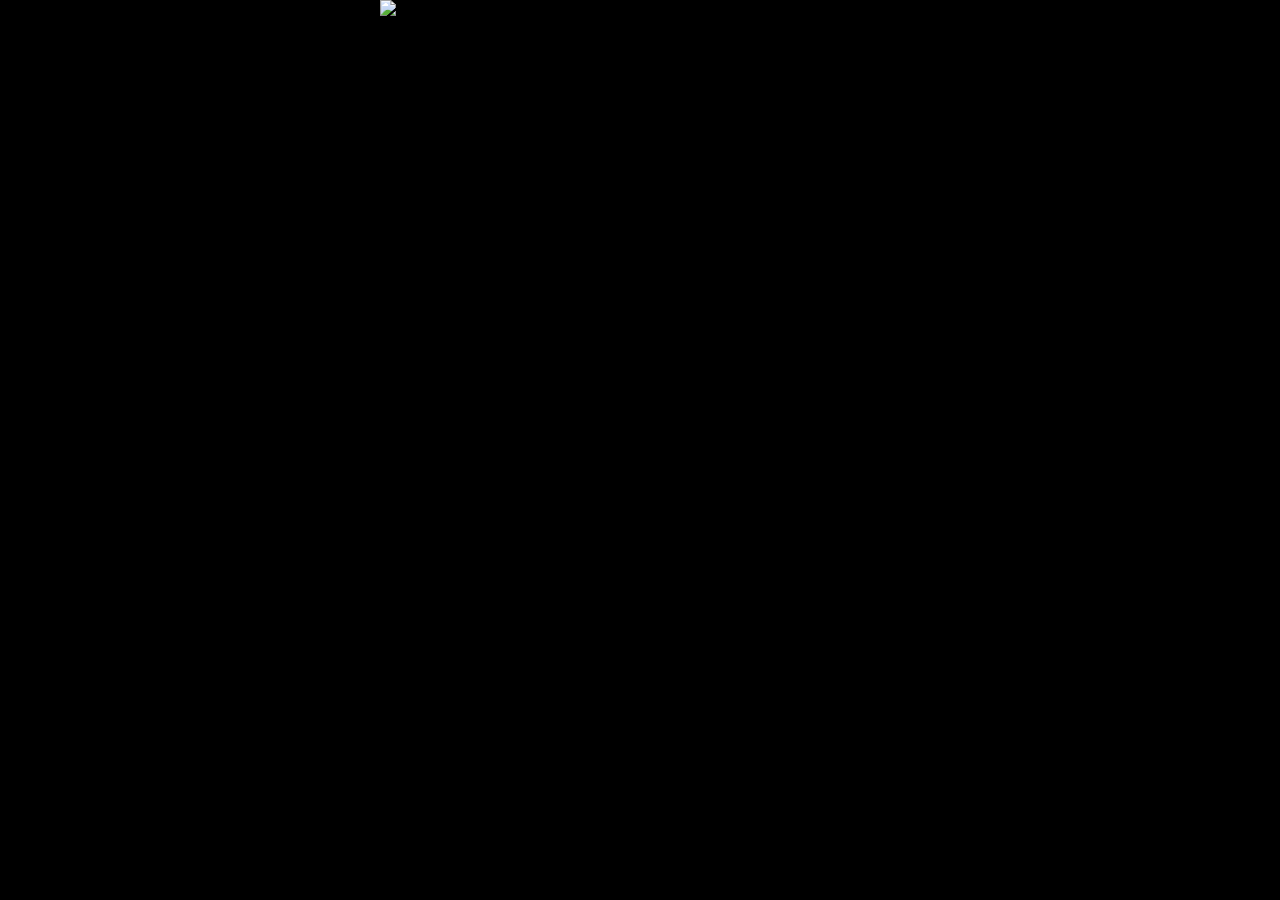
==== index.html @ 8f2ba1bd "Update index.html" ====
<!DOCTYPE html>
<html lang="en">
<head>
<meta charset="UTF-8" />
<meta name="viewport" content="width=device-width, initial-scale=1.0, viewport-fit=cover" />
<title>F.R.I.E.N.D. Home</title>

<style>
  html, body {
    margin: 0;
    padding: 0;
    background: #000;
  }

  .app {
    position: relative;
    width: min(100vw, 520px);
    margin: 0 auto;
  }

  .app img {
    width: 100%;
    height: auto;
    display: block;
  }

  .btn {
    position: absolute;
    display: block;
    background: transparent;
    border: 0;
    text-decoration: none;
  }

  .notifications { left: 73%; top: 8%; width: 8%; height: 5%; }
  .profile { left: 81%; top: 8%; width: 8%; height: 5%; }

  .production-alert { left: 38%; top: 25%; width: 46%; height: 4.5%; }
  .maximo-alert { left: 38%; top: 29.8%; width: 46%; height: 4.5%; }
  .temperature-alert { left: 38%; top: 34.8%; width: 46%; height: 5.8%; }

  .console { left: 12%; top: 42%; width: 72%; height: 4.5%; }

  .store-scorecard-top { left: 11%; top: 48.5%; width: 25%; height: 8%; }
  .alerts { left: 37%; top: 48.5%; width: 25%; height: 8%; }
  .maximo { left: 63%; top: 48.5%; width: 25%; height: 8%; }

  .temperature { left: 11%; top: 58.5%; width: 25%; height: 8%; }
  .sales { left: 37%; top: 58.5%; width: 25%; height: 8%; }
  .labor { left: 63%; top: 58.5%; width: 25%; height: 8%; }

  .production { left: 12%; top: 72.5%; width: 14%; height: 6%; }
  .temperature-module { left: 27%; top: 72.5%; width: 14%; height: 6%; }
  .inventory { left: 42%; top: 72.5%; width: 14%; height: 6%; }
  .ordering { left: 57%; top: 72.5%; width: 14%; height: 6%; }
  .fresh-start { left: 72%; top: 72.5%; width: 14%; height: 6%; }

  .safety { left: 12%; top: 80.5%; width: 14%; height: 6%; }
  .labor-module { left: 27%; top: 80.5%; width: 14%; height: 6%; }
  .sales-module { left: 42%; top: 80.5%; width: 14%; height: 6%; }
  .shrink { left: 57%; top: 80.5%; width: 14%; height: 6%; }
  .food-safety { left: 72%; top: 80.5%; width: 14%; height: 6%; }

  .ai { left: 10%; top: 88.8%; width: 16%; height: 7%; }
  .bottom-alerts { left: 26%; top: 88.8%; width: 20%; height: 7%; }
  .bottom-composite { left: 44%; top: 88.8%; width: 22%; height: 7%; }
  .bottom-maximo { left: 67%; top: 88.8%; width: 20%; height: 7%; }
</style>
</head>

<body>
  <main class="app">
    <img src="final-home-screen.png" alt="F.R.I.E.N.D. Home Screen">

    <a class="btn notifications" href="alerts.html"></a>
    <a class="btn profile" href="profile.html"></a>

    <a class="btn production-alert" href="production.html"></a>
    <a class="btn maximo-alert" href="maximo.html"></a>
    <a class="btn temperature-alert" href="temperature.html"></a>

    <a class="btn console" href="store-composite.html"></a>

    <a class="btn store-scorecard-top" href="store-composite.html"></a>
    <a class="btn alerts" href="alerts.html"></a>
    <a class="btn maximo" href="maximo.html"></a>

    <a class="btn temperature" href="temperature.html"></a>
    <a class="btn sales" href="sales.html"></a>
    <a class="btn labor" href="labor.html"></a>

    <a class="btn production" href="production.html"></a>
    <a class="btn temperature-module" href="temperature.html"></a>
    <a class="btn inventory" href="inventory.html"></a>
    <a class="btn ordering" href="ordering.html"></a>
    <a class="btn fresh-start" href="fresh-start.html"></a>

    <a class="btn safety" href="safety.html"></a>
    <a class="btn labor-module" href="labor.html"></a>
    <a class="btn sales-module" href="sales.html"></a>
    <a class="btn shrink" href="shrink.html"></a>
    <a class="btn food-safety" href="food-safety.html"></a>

    <a class="btn ai" href="index.html"></a>
    <a class="btn bottom-alerts" href="alerts.html"></a>
    <a class="btn bottom-composite" href="store-composite.html"></a>
    <a class="btn bottom-maximo" href="maximo.html"></a>
  </main>
</body>
</html>
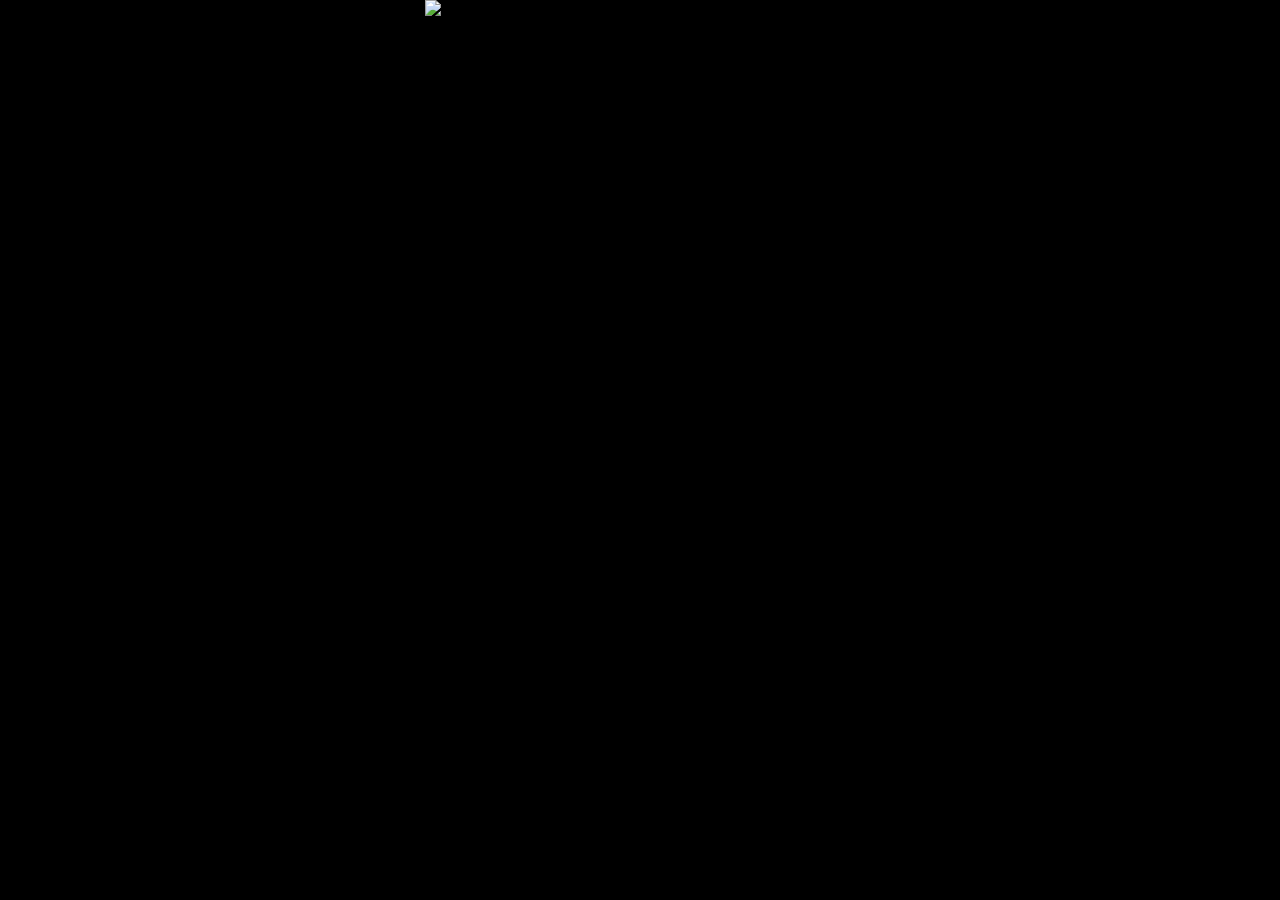
==== commit ca2f786e: "Update index.html" ====
--- a/index.html
+++ b/index.html
@@ -4,107 +4,88 @@
 <meta charset="UTF-8" />
 <meta name="viewport" content="width=device-width, initial-scale=1.0, viewport-fit=cover" />
 <title>F.R.I.E.N.D. Home</title>
+<style>
+html,body{margin:0;padding:0;background:#000}
+.app{position:relative;width:min(100vw,430px);margin:0 auto}
+.app img{width:100%;height:auto;display:block}
+.btn{position:absolute;display:block;background:transparent}
 
-<style>
-  html, body {
-    margin: 0;
-    padding: 0;
-    background: #000;
-  }
+/* top */
+.notifications{left:78%;top:2%;width:9%;height:6%}
+.profile{left:88%;top:2%;width:9%;height:6%}
 
-  .app {
-    position: relative;
-    width: min(100vw, 520px);
-    margin: 0 auto;
-  }
+/* hero */
+.production-alert{left:37%;top:18%;width:59%;height:5%}
+.maximo-alert{left:37%;top:23.5%;width:59%;height:5%}
+.temperature-alert{left:37%;top:29%;width:59%;height:7%}
+.console{left:4%;top:38%;width:92%;height:6%}
 
-  .app img {
-    width: 100%;
-    height: auto;
-    display: block;
-  }
+/* metric cards */
+.store-scorecard-top{left:2%;top:47%;width:31%;height:12%}
+.alerts{left:34.5%;top:47%;width:31%;height:12%}
+.maximo{left:67%;top:47%;width:31%;height:12%}
 
-  .btn {
-    position: absolute;
-    display: block;
-    background: transparent;
-    border: 0;
-    text-decoration: none;
-  }
+.temperature{left:2%;top:61%;width:31%;height:12%}
+.sales{left:34.5%;top:61%;width:31%;height:12%}
+.labor{left:67%;top:61%;width:31%;height:12%}
 
-  .notifications { left: 73%; top: 8%; width: 8%; height: 5%; }
-  .profile { left: 81%; top: 8%; width: 8%; height: 5%; }
+/* modules */
+.production{left:3%;top:77%;width:18%;height:7%}
+.temperature-module{left:22%;top:77%;width:18%;height:7%}
+.inventory{left:41%;top:77%;width:18%;height:7%}
+.ordering{left:60%;top:77%;width:18%;height:7%}
+.fresh-start{left:79%;top:77%;width:18%;height:7%}
 
-  .production-alert { left: 38%; top: 25%; width: 46%; height: 4.5%; }
-  .maximo-alert { left: 38%; top: 29.8%; width: 46%; height: 4.5%; }
-  .temperature-alert { left: 38%; top: 34.8%; width: 46%; height: 5.8%; }
+.safety{left:3%;top:85%;width:18%;height:7%}
+.labor-module{left:22%;top:85%;width:18%;height:7%}
+.sales-module{left:41%;top:85%;width:18%;height:7%}
+.shrink{left:60%;top:85%;width:18%;height:7%}
+.food-safety{left:79%;top:85%;width:18%;height:7%}
 
-  .console { left: 12%; top: 42%; width: 72%; height: 4.5%; }
-
-  .store-scorecard-top { left: 11%; top: 48.5%; width: 25%; height: 8%; }
-  .alerts { left: 37%; top: 48.5%; width: 25%; height: 8%; }
-  .maximo { left: 63%; top: 48.5%; width: 25%; height: 8%; }
-
-  .temperature { left: 11%; top: 58.5%; width: 25%; height: 8%; }
-  .sales { left: 37%; top: 58.5%; width: 25%; height: 8%; }
-  .labor { left: 63%; top: 58.5%; width: 25%; height: 8%; }
-
-  .production { left: 12%; top: 72.5%; width: 14%; height: 6%; }
-  .temperature-module { left: 27%; top: 72.5%; width: 14%; height: 6%; }
-  .inventory { left: 42%; top: 72.5%; width: 14%; height: 6%; }
-  .ordering { left: 57%; top: 72.5%; width: 14%; height: 6%; }
-  .fresh-start { left: 72%; top: 72.5%; width: 14%; height: 6%; }
-
-  .safety { left: 12%; top: 80.5%; width: 14%; height: 6%; }
-  .labor-module { left: 27%; top: 80.5%; width: 14%; height: 6%; }
-  .sales-module { left: 42%; top: 80.5%; width: 14%; height: 6%; }
-  .shrink { left: 57%; top: 80.5%; width: 14%; height: 6%; }
-  .food-safety { left: 72%; top: 80.5%; width: 14%; height: 6%; }
-
-  .ai { left: 10%; top: 88.8%; width: 16%; height: 7%; }
-  .bottom-alerts { left: 26%; top: 88.8%; width: 20%; height: 7%; }
-  .bottom-composite { left: 44%; top: 88.8%; width: 22%; height: 7%; }
-  .bottom-maximo { left: 67%; top: 88.8%; width: 20%; height: 7%; }
+/* bottom nav */
+.ai{left:0%;top:92%;width:25%;height:8%}
+.bottom-alerts{left:25%;top:92%;width:25%;height:8%}
+.bottom-composite{left:50%;top:92%;width:25%;height:8%}
+.bottom-maximo{left:75%;top:92%;width:25%;height:8%}
 </style>
 </head>
 
 <body>
-  <main class="app">
-    <img src="final-home-screen.png" alt="F.R.I.E.N.D. Home Screen">
+<main class="app">
+  <img src="main%20screen.png" alt="F.R.I.E.N.D. Home Screen">
 
-    <a class="btn notifications" href="alerts.html"></a>
-    <a class="btn profile" href="profile.html"></a>
+  <a class="btn notifications" href="alerts.html"></a>
+  <a class="btn profile" href="profile.html"></a>
 
-    <a class="btn production-alert" href="production.html"></a>
-    <a class="btn maximo-alert" href="maximo.html"></a>
-    <a class="btn temperature-alert" href="temperature.html"></a>
+  <a class="btn production-alert" href="production.html"></a>
+  <a class="btn maximo-alert" href="maximo.html"></a>
+  <a class="btn temperature-alert" href="temperature.html"></a>
+  <a class="btn console" href="store-composite.html"></a>
 
-    <a class="btn console" href="store-composite.html"></a>
+  <a class="btn store-scorecard-top" href="store-composite.html"></a>
+  <a class="btn alerts" href="alerts.html"></a>
+  <a class="btn maximo" href="maximo.html"></a>
 
-    <a class="btn store-scorecard-top" href="store-composite.html"></a>
-    <a class="btn alerts" href="alerts.html"></a>
-    <a class="btn maximo" href="maximo.html"></a>
+  <a class="btn temperature" href="temperature.html"></a>
+  <a class="btn sales" href="sales.html"></a>
+  <a class="btn labor" href="labor.html"></a>
 
-    <a class="btn temperature" href="temperature.html"></a>
-    <a class="btn sales" href="sales.html"></a>
-    <a class="btn labor" href="labor.html"></a>
+  <a class="btn production" href="production.html"></a>
+  <a class="btn temperature-module" href="temperature.html"></a>
+  <a class="btn inventory" href="inventory.html"></a>
+  <a class="btn ordering" href="ordering.html"></a>
+  <a class="btn fresh-start" href="fresh-start.html"></a>
 
-    <a class="btn production" href="production.html"></a>
-    <a class="btn temperature-module" href="temperature.html"></a>
-    <a class="btn inventory" href="inventory.html"></a>
-    <a class="btn ordering" href="ordering.html"></a>
-    <a class="btn fresh-start" href="fresh-start.html"></a>
+  <a class="btn safety" href="safety.html"></a>
+  <a class="btn labor-module" href="labor.html"></a>
+  <a class="btn sales-module" href="sales.html"></a>
+  <a class="btn shrink" href="shrink.html"></a>
+  <a class="btn food-safety" href="food-safety.html"></a>
 
-    <a class="btn safety" href="safety.html"></a>
-    <a class="btn labor-module" href="labor.html"></a>
-    <a class="btn sales-module" href="sales.html"></a>
-    <a class="btn shrink" href="shrink.html"></a>
-    <a class="btn food-safety" href="food-safety.html"></a>
-
-    <a class="btn ai" href="index.html"></a>
-    <a class="btn bottom-alerts" href="alerts.html"></a>
-    <a class="btn bottom-composite" href="store-composite.html"></a>
-    <a class="btn bottom-maximo" href="maximo.html"></a>
-  </main>
+  <a class="btn ai" href="index.html"></a>
+  <a class="btn bottom-alerts" href="alerts.html"></a>
+  <a class="btn bottom-composite" href="store-composite.html"></a>
+  <a class="btn bottom-maximo" href="maximo.html"></a>
+</main>
 </body>
 </html>
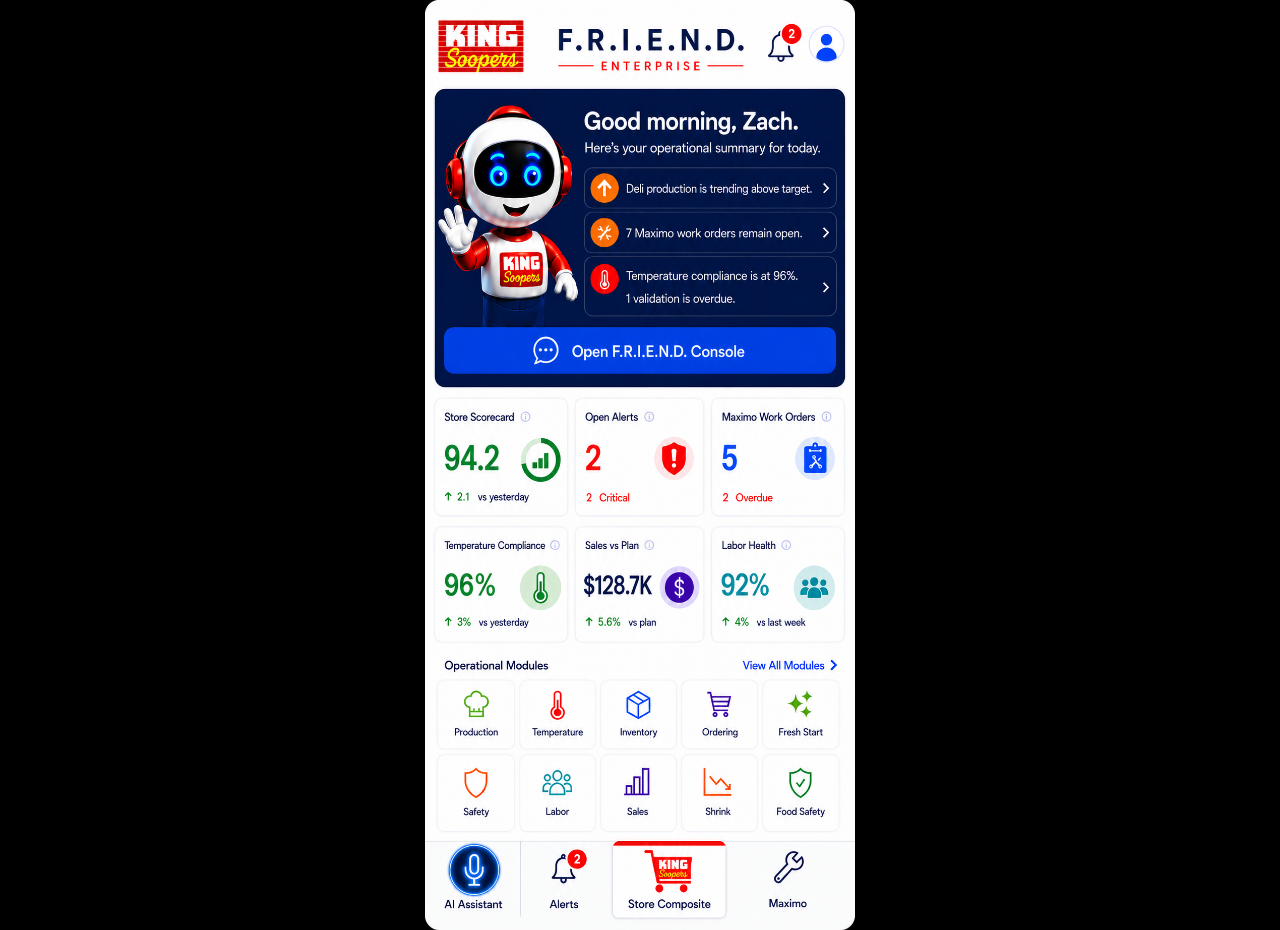
==== commit 5c30aa64: "Update index.html" ====
--- a/index.html
+++ b/index.html
@@ -84,6 +84,7 @@
 
   <a class="btn ai" href="index.html"></a>
   <a class="btn bottom-alerts" href="alerts.html"></a>
+  <a class="btn store-scorecard-top" href="store-composite.html"></a>
   <a class="btn bottom-composite" href="store-composite.html"></a>
   <a class="btn bottom-maximo" href="maximo.html"></a>
 </main>
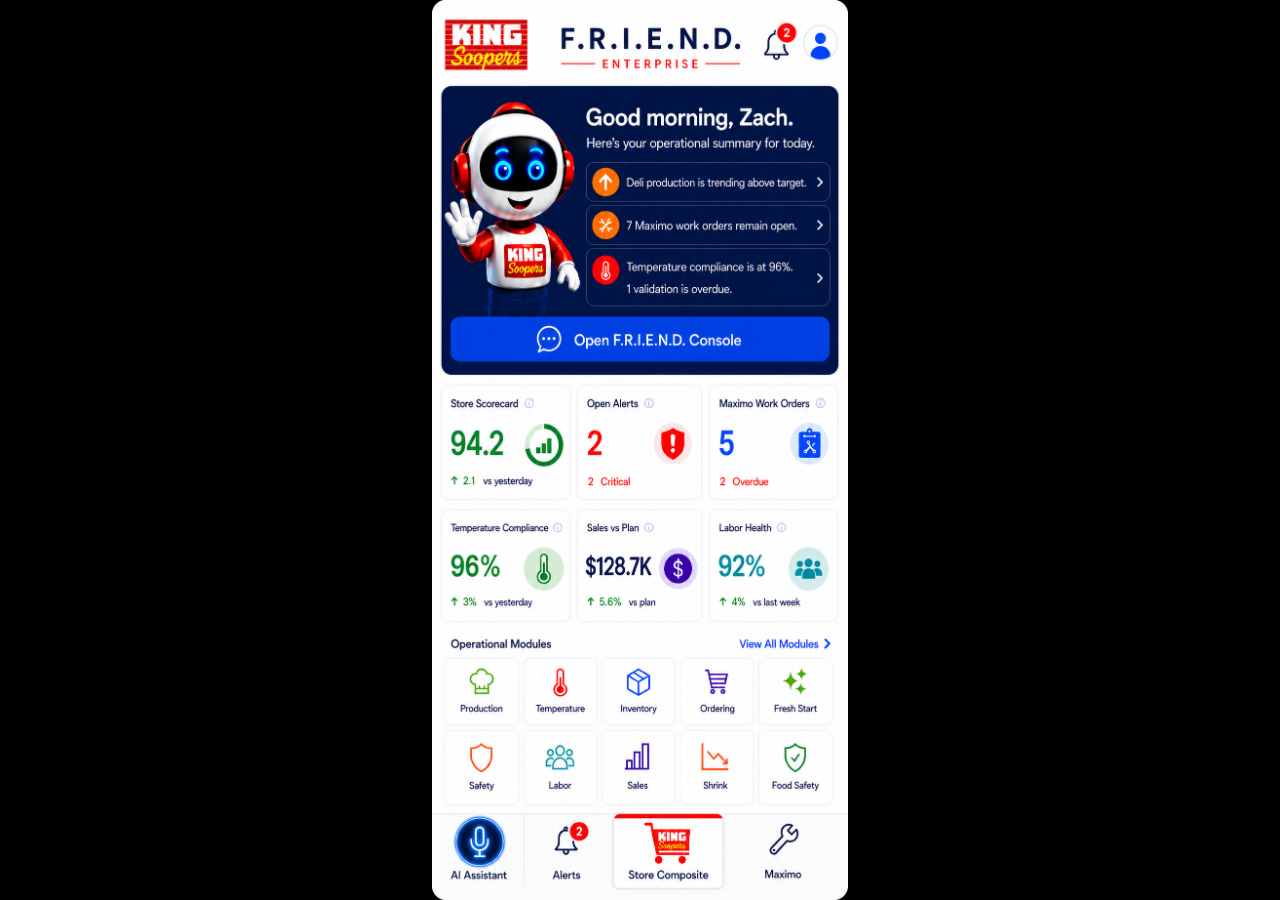
==== commit 29a63d63: "Update index.html" ====
--- a/index.html
+++ b/index.html
@@ -1,92 +1,159 @@
 <!DOCTYPE html>
 <html lang="en">
 <head>
-<meta charset="UTF-8" />
-<meta name="viewport" content="width=device-width, initial-scale=1.0, viewport-fit=cover" />
-<title>F.R.I.E.N.D. Home</title>
+<meta charset="UTF-8">
+<meta name="viewport"
+      content="width=device-width,initial-scale=1.0,viewport-fit=cover">
+
+<title>F.R.I.E.N.D.</title>
+
 <style>
-html,body{margin:0;padding:0;background:#000}
-.app{position:relative;width:min(100vw,430px);margin:0 auto}
-.app img{width:100%;height:auto;display:block}
-.btn{position:absolute;display:block;background:transparent}
+*{
+    margin:0;
+    padding:0;
+    box-sizing:border-box;
+}
 
-/* top */
-.notifications{left:78%;top:2%;width:9%;height:6%}
-.profile{left:88%;top:2%;width:9%;height:6%}
+html,body{
+    width:100%;
+    height:100%;
+    background:#000;
+    overflow:hidden;
+    font-family:Arial,Helvetica,sans-serif;
+}
 
-/* hero */
-.production-alert{left:37%;top:18%;width:59%;height:5%}
-.maximo-alert{left:37%;top:23.5%;width:59%;height:5%}
-.temperature-alert{left:37%;top:29%;width:59%;height:7%}
-.console{left:4%;top:38%;width:92%;height:6%}
+#app{
+    position:relative;
+    width:100vw;
+    height:100vh;
+    display:flex;
+    justify-content:center;
+    align-items:center;
+    overflow:hidden;
+}
 
-/* metric cards */
-.store-scorecard-top{left:2%;top:47%;width:31%;height:12%}
-.alerts{left:34.5%;top:47%;width:31%;height:12%}
-.maximo{left:67%;top:47%;width:31%;height:12%}
+#homeImage{
+    width:100%;
+    height:100%;
+    object-fit:contain;
+    display:block;
+}
 
-.temperature{left:2%;top:61%;width:31%;height:12%}
-.sales{left:34.5%;top:61%;width:31%;height:12%}
-.labor{left:67%;top:61%;width:31%;height:12%}
+/* Every hotspot */
+.hotspot{
+    position:absolute;
+    display:block;
+    z-index:100;
+    background:rgba(255,255,255,0);
+}
 
-/* modules */
-.production{left:3%;top:77%;width:18%;height:7%}
-.temperature-module{left:22%;top:77%;width:18%;height:7%}
-.inventory{left:41%;top:77%;width:18%;height:7%}
-.ordering{left:60%;top:77%;width:18%;height:7%}
-.fresh-start{left:79%;top:77%;width:18%;height:7%}
+/* ---------- TOP ---------- */
 
-.safety{left:3%;top:85%;width:18%;height:7%}
-.labor-module{left:22%;top:85%;width:18%;height:7%}
-.sales-module{left:41%;top:85%;width:18%;height:7%}
-.shrink{left:60%;top:85%;width:18%;height:7%}
-.food-safety{left:79%;top:85%;width:18%;height:7%}
+.storeComposite{
+    left:4%;
+    top:4%;
+    width:92%;
+    height:17%;
+}
 
-/* bottom nav */
-.ai{left:0%;top:92%;width:25%;height:8%}
-.bottom-alerts{left:25%;top:92%;width:25%;height:8%}
-.bottom-composite{left:50%;top:92%;width:25%;height:8%}
-.bottom-maximo{left:75%;top:92%;width:25%;height:8%}
+/* ---------- SECOND ROW ---------- */
+
+.sales{
+    left:5%;
+    top:24%;
+    width:43%;
+    height:13%;
+}
+
+.operations{
+    right:5%;
+    top:24%;
+    width:43%;
+    height:13%;
+}
+
+/* ---------- THIRD ROW ---------- */
+
+.people{
+    left:5%;
+    top:39%;
+    width:90%;
+    height:14%;
+}
+
+/* ---------- CENTER FRIEND ---------- */
+
+.friendMission{
+    left:26%;
+    top:55%;
+    width:48%;
+    height:22%;
+}
+
+/* ---------- FUTURE MODULES ---------- */
+
+.bottomLeft{
+    left:4%;
+    bottom:4%;
+    width:28%;
+    height:10%;
+}
+
+.bottomCenter{
+    left:36%;
+    bottom:4%;
+    width:28%;
+    height:10%;
+}
+
+.bottomRight{
+    right:4%;
+    bottom:4%;
+    width:28%;
+    height:10%;
+}
 </style>
 </head>
 
 <body>
-<main class="app">
-  <img src="main%20screen.png" alt="F.R.I.E.N.D. Home Screen">
 
-  <a class="btn notifications" href="alerts.html"></a>
-  <a class="btn profile" href="profile.html"></a>
+<div id="app">
 
-  <a class="btn production-alert" href="production.html"></a>
-  <a class="btn maximo-alert" href="maximo.html"></a>
-  <a class="btn temperature-alert" href="temperature.html"></a>
-  <a class="btn console" href="store-composite.html"></a>
+<img id="homeImage"
+     src="main screen.png"
+     alt="FRIEND Home">
 
-  <a class="btn store-scorecard-top" href="store-composite.html"></a>
-  <a class="btn alerts" href="alerts.html"></a>
-  <a class="btn maximo" href="maximo.html"></a>
+<!-- Store Composite -->
+<a class="hotspot storeComposite"
+   href="store-composite.html"></a>
 
-  <a class="btn temperature" href="temperature.html"></a>
-  <a class="btn sales" href="sales.html"></a>
-  <a class="btn labor" href="labor.html"></a>
+<!-- Sales -->
+<a class="hotspot sales"
+   href="sales-financial.html"></a>
 
-  <a class="btn production" href="production.html"></a>
-  <a class="btn temperature-module" href="temperature.html"></a>
-  <a class="btn inventory" href="inventory.html"></a>
-  <a class="btn ordering" href="ordering.html"></a>
-  <a class="btn fresh-start" href="fresh-start.html"></a>
+<!-- Operations -->
+<a class="hotspot operations"
+   href="operations-quality.html"></a>
 
-  <a class="btn safety" href="safety.html"></a>
-  <a class="btn labor-module" href="labor.html"></a>
-  <a class="btn sales-module" href="sales.html"></a>
-  <a class="btn shrink" href="shrink.html"></a>
-  <a class="btn food-safety" href="food-safety.html"></a>
+<!-- People -->
+<a class="hotspot people"
+   href="people-leadership.html"></a>
 
-  <a class="btn ai" href="index.html"></a>
-  <a class="btn bottom-alerts" href="alerts.html"></a>
-  <a class="btn store-scorecard-top" href="store-composite.html"></a>
-  <a class="btn bottom-composite" href="store-composite.html"></a>
-  <a class="btn bottom-maximo" href="maximo.html"></a>
-</main>
+<!-- FRIEND Guided Mission -->
+<a class="hotspot friendMission"
+   href="store-composite.html"></a>
+
+<!-- Reserved future buttons -->
+<a class="hotspot bottomLeft"
+   href="store-composite.html"></a>
+
+<a class="hotspot bottomCenter"
+   href="sales-financial.html"></a>
+
+<a class="hotspot bottomRight"
+   href="operations-quality.html"></a>
+
+</div>
+
 </body>
 </html>
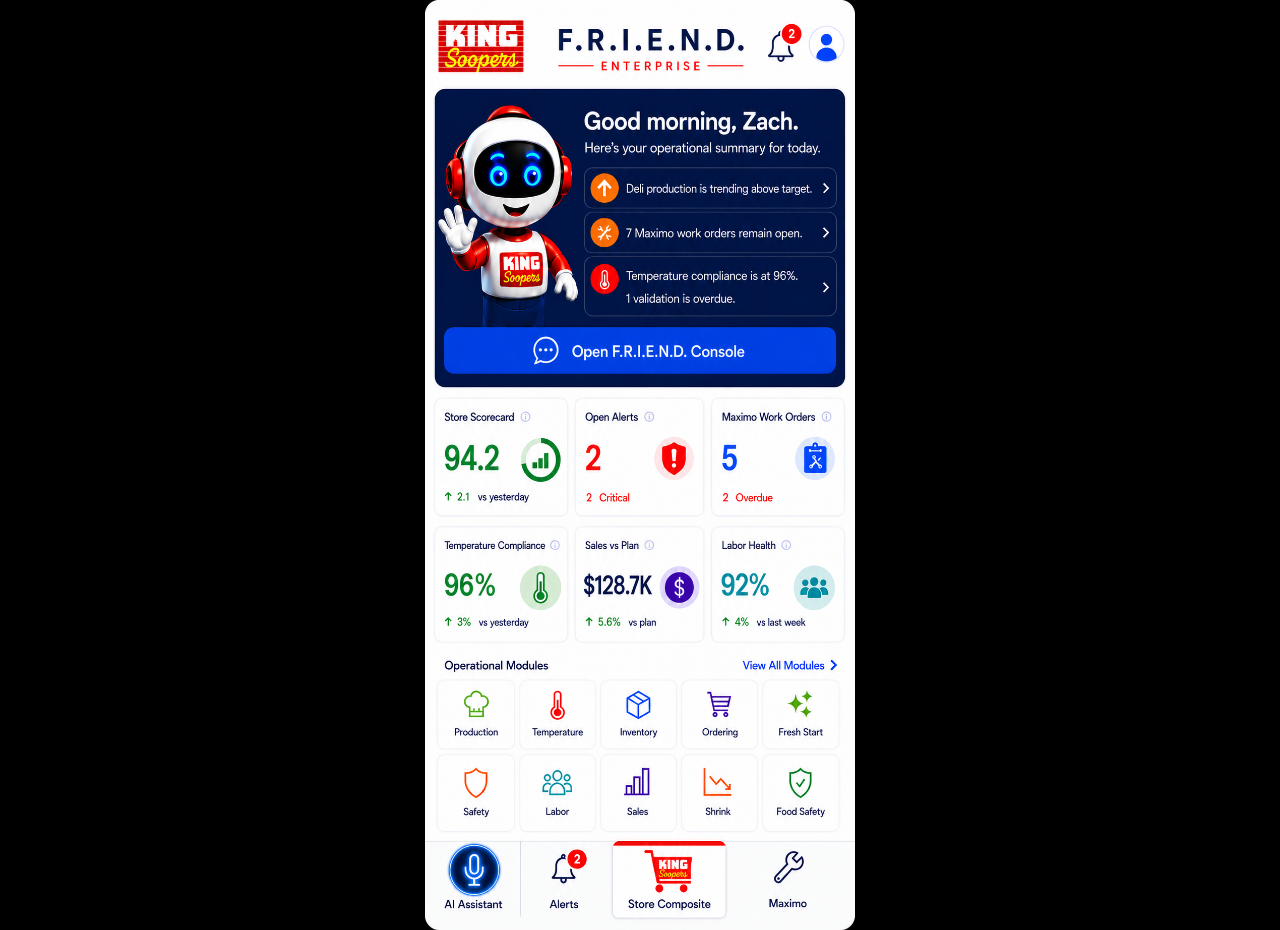
==== commit 3476db68: "Update index.html" ====
--- a/index.html
+++ b/index.html
@@ -2,158 +2,48 @@
 <html lang="en">
 <head>
 <meta charset="UTF-8">
-<meta name="viewport"
-      content="width=device-width,initial-scale=1.0,viewport-fit=cover">
-
-<title>F.R.I.E.N.D.</title>
-
+<meta name="viewport" content="width=device-width, initial-scale=1.0">
+<title>F.R.I.E.N.D. Home</title>
 <style>
-*{
-    margin:0;
-    padding:0;
-    box-sizing:border-box;
+html,body{
+  margin:0;
+  padding:0;
+  width:100%;
+  min-height:100%;
+  background:#000;
 }
-
-html,body{
-    width:100%;
-    height:100%;
-    background:#000;
-    overflow:hidden;
-    font-family:Arial,Helvetica,sans-serif;
+.app{
+  position:relative;
+  width:100vw;
+  max-width:430px;
+  margin:0 auto;
 }
-
-#app{
-    position:relative;
-    width:100vw;
-    height:100vh;
-    display:flex;
-    justify-content:center;
-    align-items:center;
-    overflow:hidden;
+.app img{
+  width:100%;
+  height:auto;
+  display:block;
 }
-
-#homeImage{
-    width:100%;
-    height:100%;
-    object-fit:contain;
-    display:block;
+.hotspot{
+  position:absolute;
+  display:block;
+  z-index:10;
 }
-
-/* Every hotspot */
-.hotspot{
-    position:absolute;
-    display:block;
-    z-index:100;
-    background:rgba(255,255,255,0);
-}
-
-/* ---------- TOP ---------- */
-
-.storeComposite{
-    left:4%;
-    top:4%;
-    width:92%;
-    height:17%;
-}
-
-/* ---------- SECOND ROW ---------- */
-
-.sales{
-    left:5%;
-    top:24%;
-    width:43%;
-    height:13%;
-}
-
-.operations{
-    right:5%;
-    top:24%;
-    width:43%;
-    height:13%;
-}
-
-/* ---------- THIRD ROW ---------- */
-
-.people{
-    left:5%;
-    top:39%;
-    width:90%;
-    height:14%;
-}
-
-/* ---------- CENTER FRIEND ---------- */
-
-.friendMission{
-    left:26%;
-    top:55%;
-    width:48%;
-    height:22%;
-}
-
-/* ---------- FUTURE MODULES ---------- */
-
-.bottomLeft{
-    left:4%;
-    bottom:4%;
-    width:28%;
-    height:10%;
-}
-
-.bottomCenter{
-    left:36%;
-    bottom:4%;
-    width:28%;
-    height:10%;
-}
-
-.bottomRight{
-    right:4%;
-    bottom:4%;
-    width:28%;
-    height:10%;
-}
+.composite{left:4%;top:5%;width:92%;height:18%;}
+.sales{left:5%;top:25%;width:43%;height:14%;}
+.operations{left:52%;top:25%;width:43%;height:14%;}
+.people{left:5%;top:41%;width:90%;height:15%;}
+.mission{left:22%;top:58%;width:56%;height:18%;}
 </style>
 </head>
+<body>
+<div class="app">
+  <img src="main screen.png" alt="F.R.I.E.N.D. Home Screen">
 
-<body>
-
-<div id="app">
-
-<img id="homeImage"
-     src="main screen.png"
-     alt="FRIEND Home">
-
-<!-- Store Composite -->
-<a class="hotspot storeComposite"
-   href="store-composite.html"></a>
-
-<!-- Sales -->
-<a class="hotspot sales"
-   href="sales-financial.html"></a>
-
-<!-- Operations -->
-<a class="hotspot operations"
-   href="operations-quality.html"></a>
-
-<!-- People -->
-<a class="hotspot people"
-   href="people-leadership.html"></a>
-
-<!-- FRIEND Guided Mission -->
-<a class="hotspot friendMission"
-   href="store-composite.html"></a>
-
-<!-- Reserved future buttons -->
-<a class="hotspot bottomLeft"
-   href="store-composite.html"></a>
-
-<a class="hotspot bottomCenter"
-   href="sales-financial.html"></a>
-
-<a class="hotspot bottomRight"
-   href="operations-quality.html"></a>
-
+  <a class="hotspot composite" href="store-composite.html"></a>
+  <a class="hotspot sales" href="sales-financial.html"></a>
+  <a class="hotspot operations" href="operations-quality.html"></a>
+  <a class="hotspot people" href="people-leadership.html"></a>
+  <a class="hotspot mission" href="store-composite.html"></a>
 </div>
-
 </body>
 </html>
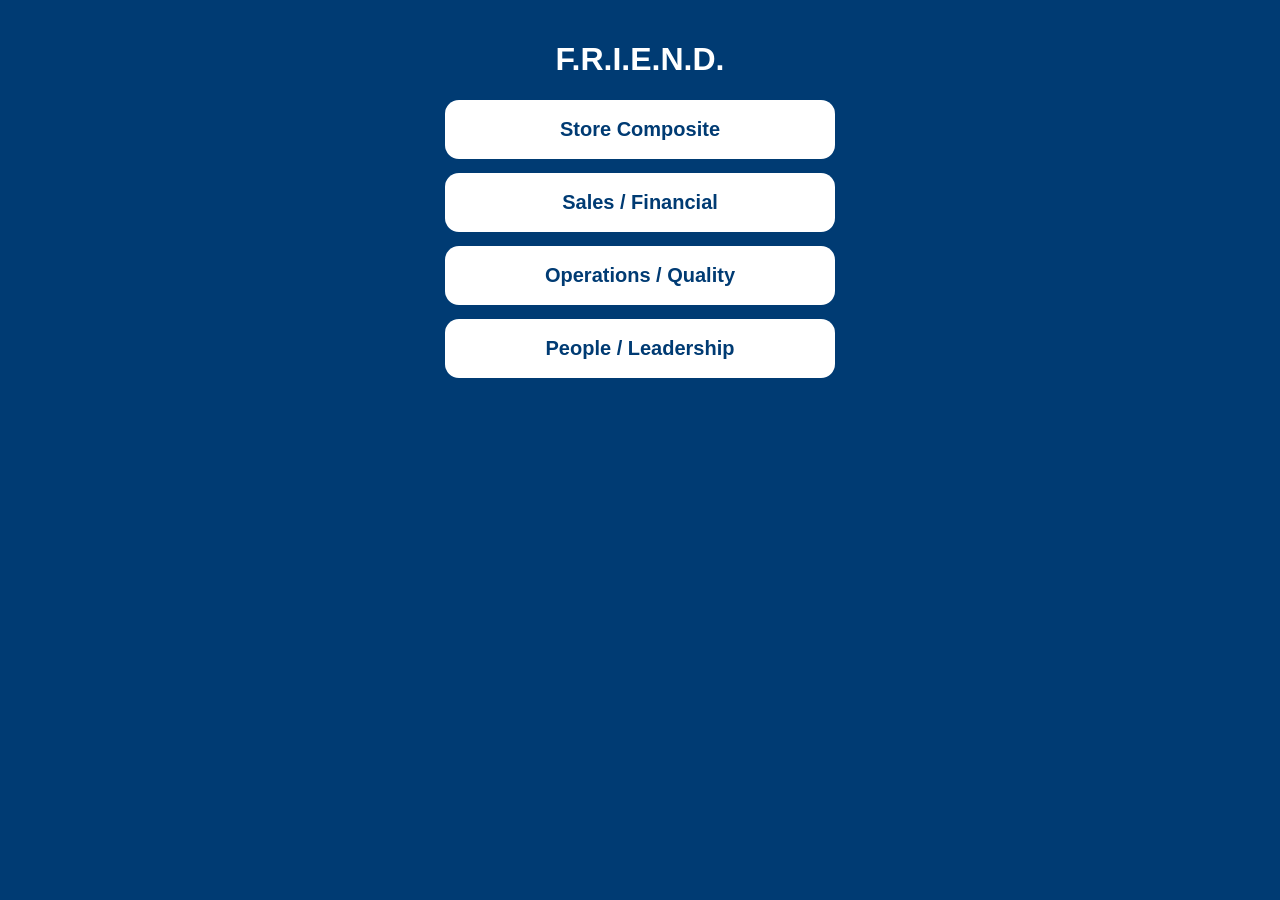
==== commit 86a11dac: "Update index.html" ====
--- a/index.html
+++ b/index.html
@@ -1,49 +1,25 @@
 <!DOCTYPE html>
-<html lang="en">
+<html>
 <head>
-<meta charset="UTF-8">
 <meta name="viewport" content="width=device-width, initial-scale=1.0">
-<title>F.R.I.E.N.D. Home</title>
+<title>F.R.I.E.N.D.</title>
 <style>
-html,body{
-  margin:0;
-  padding:0;
-  width:100%;
-  min-height:100%;
-  background:#000;
-}
-.app{
-  position:relative;
-  width:100vw;
-  max-width:430px;
-  margin:0 auto;
-}
-.app img{
-  width:100%;
-  height:auto;
-  display:block;
-}
-.hotspot{
-  position:absolute;
-  display:block;
-  z-index:10;
-}
-.composite{left:4%;top:5%;width:92%;height:18%;}
-.sales{left:5%;top:25%;width:43%;height:14%;}
-.operations{left:52%;top:25%;width:43%;height:14%;}
-.people{left:5%;top:41%;width:90%;height:15%;}
-.mission{left:22%;top:58%;width:56%;height:18%;}
+body{margin:0;background:#003b73;font-family:Arial;color:white}
+.app{max-width:430px;margin:0 auto;min-height:100vh;padding:20px;box-sizing:border-box}
+h1{text-align:center}
+a{display:block;background:white;color:#003b73;text-decoration:none;
+padding:18px;margin:14px 0;border-radius:14px;font-size:20px;font-weight:bold;text-align:center}
 </style>
 </head>
 <body>
 <div class="app">
-  <img src="main screen.png" alt="F.R.I.E.N.D. Home Screen">
+<h1>F.R.I.E.N.D.</h1>
 
-  <a class="hotspot composite" href="store-composite.html"></a>
-  <a class="hotspot sales" href="sales-financial.html"></a>
-  <a class="hotspot operations" href="operations-quality.html"></a>
-  <a class="hotspot people" href="people-leadership.html"></a>
-  <a class="hotspot mission" href="store-composite.html"></a>
+<a href="store-composite.html">Store Composite</a>
+<a href="sales-financial.html">Sales / Financial</a>
+<a href="operations-quality.html">Operations / Quality</a>
+<a href="people-leadership.html">People / Leadership</a>
+
 </div>
 </body>
 </html>
